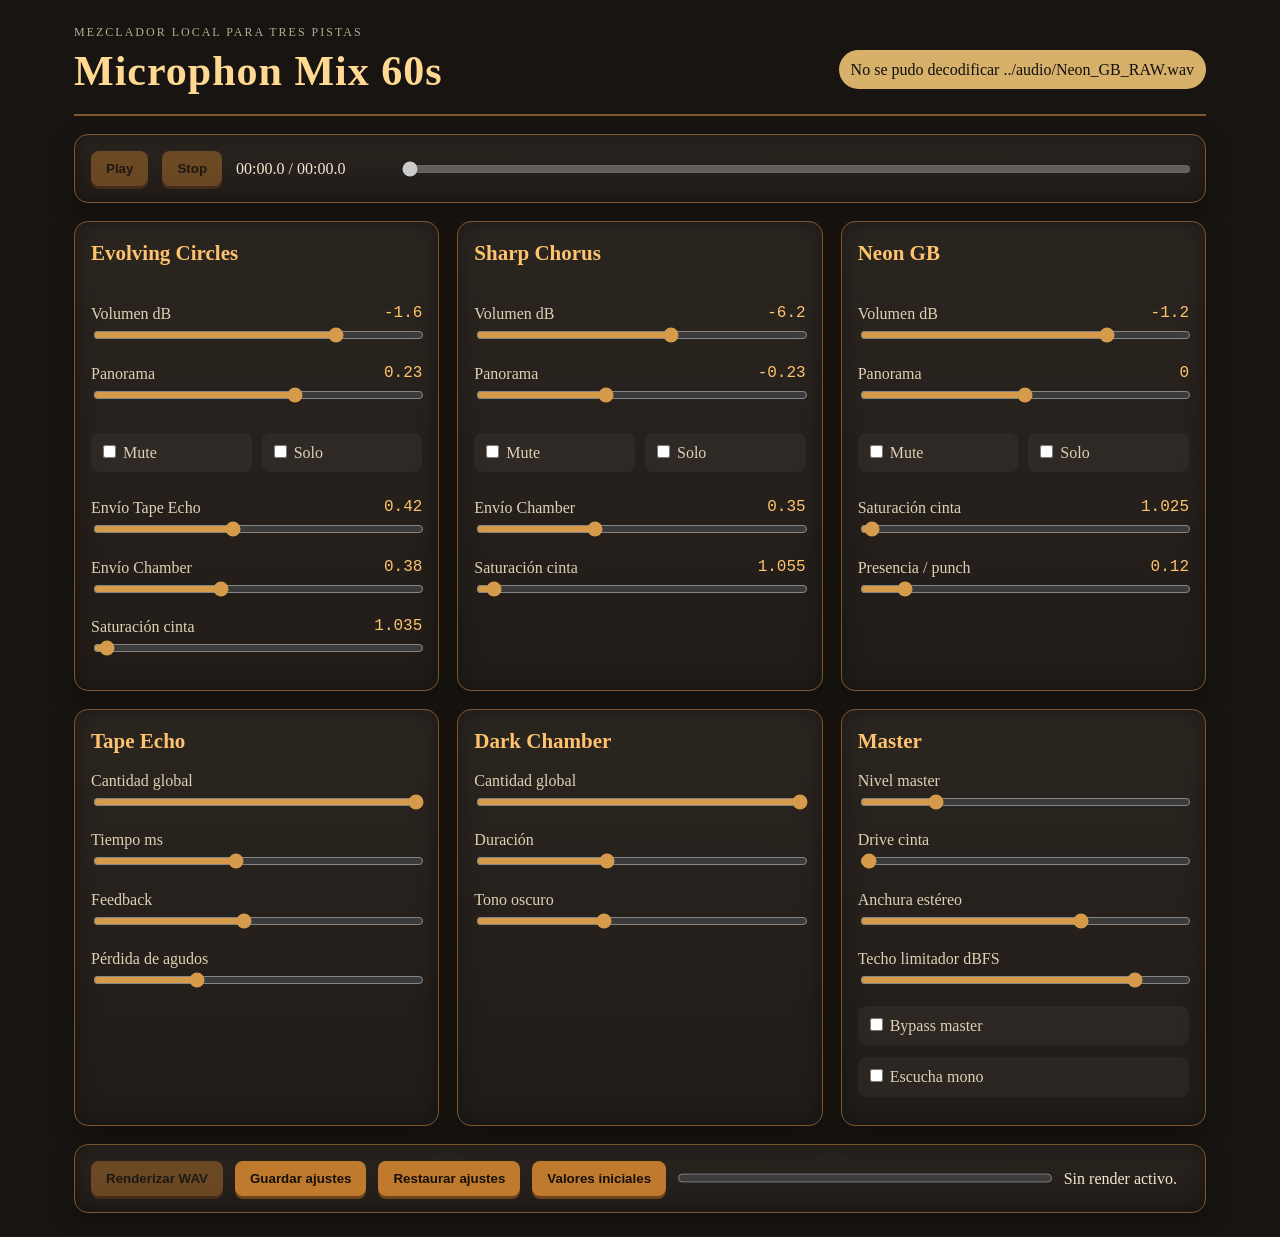
==== mixer/index.html @ 8fa0d659 "Add browser mixer interface" ====
<!doctype html>
<html lang="es">
<head>
  <meta charset="utf-8">
  <meta name="viewport" content="width=device-width, initial-scale=1">
  <title>Microphon Mix 60s</title>
  <link rel="stylesheet" href="style.css">
</head>
<body>
  <main class="console">
    <header class="hero">
      <div><p class="eyebrow">Mezclador local para tres pistas</p><h1>Microphon Mix 60s</h1></div>
      <div id="loadStatus" class="status">Cargando WAV…</div>
    </header>

    <section class="transport panel">
      <button id="playBtn" disabled>Play</button>
      <button id="stopBtn" disabled>Stop</button>
      <span id="timeDisplay">00:00.0 / 00:00.0</span>
      <input id="position" type="range" min="0" max="1000" value="0" disabled>
    </section>

    <section id="channels" class="channels"></section>

    <section class="rack">
      <div class="panel">
        <h2>Tape Echo</h2>
        <label>Cantidad global <input data-setting="effects.echo.wet" type="range" min="0" max="1" step="0.01"></label>
        <label>Tiempo ms <input data-setting="effects.echo.time" type="range" min="80" max="900" step="1"></label>
        <label>Feedback <input data-setting="effects.echo.feedback" type="range" min="0" max="0.75" step="0.01"></label>
        <label>Pérdida de agudos <input data-setting="effects.echo.dark" type="range" min="900" max="7000" step="10"></label>
      </div>
      <div class="panel">
        <h2>Dark Chamber</h2>
        <label>Cantidad global <input data-setting="effects.chamber.wet" type="range" min="0" max="1" step="0.01"></label>
        <label>Duración <input data-setting="effects.chamber.duration" type="range" min="0.4" max="4" step="0.01"></label>
        <label>Tono oscuro <input data-setting="effects.chamber.tone" type="range" min="900" max="8000" step="10"></label>
      </div>
      <div class="panel">
        <h2>Master</h2>
        <label>Nivel master <input data-setting="master.level" type="range" min="-18" max="6" step="0.1"></label>
        <label>Drive cinta <input data-setting="master.drive" type="range" min="1" max="3" step="0.01"></label>
        <label>Anchura estéreo <input data-setting="master.width" type="range" min="0" max="1.6" step="0.01"></label>
        <label>Techo limitador dBFS <input data-setting="master.ceiling" type="range" min="-6" max="-0.1" step="0.1"></label>
        <label class="switch"><input data-setting="master.bypass" type="checkbox"> Bypass master</label>
        <label class="switch"><input data-setting="master.mono" type="checkbox"> Escucha mono</label>
      </div>
    </section>

    <section class="panel actions">
      <button id="renderBtn" disabled>Renderizar WAV</button>
      <button id="saveBtn">Guardar ajustes</button>
      <button id="restoreBtn">Restaurar ajustes</button>
      <button id="defaultsBtn">Valores iniciales</button>
      <progress id="renderProgress" value="0" max="100"></progress>
      <span id="renderStatus">Sin render activo.</span>
      <a id="downloadLink" class="download" download="microphon_mix_60s.wav">Descargar WAV</a>
    </section>
  </main>
  <script src="wav_encoder.js"></script>
  <script src="app.js"></script>
</body>
</html>
---- mixer/style.css ----
* { box-sizing: border-box; }
body { margin: 0; background: #171411; color: #f3e7cf; font: 16px/1.45 Georgia, 'Times New Roman', serif; }
.console { max-width: 1180px; margin: 0 auto; padding: 24px; }
.hero { display: flex; justify-content: space-between; gap: 18px; align-items: center; border-bottom: 2px solid #7f5630; margin-bottom: 18px; }
h1 { margin: 0 0 12px; font-size: 42px; letter-spacing: 1px; color: #ffd992; }
h2 { margin: 0 0 12px; color: #ffc36e; font-size: 21px; }
.eyebrow { margin: 0; color: #bba98d; text-transform: uppercase; letter-spacing: 2px; font-size: 12px; }
.status { color: #101010; background: #d7b16a; padding: 8px 12px; border-radius: 20px; }
.panel { background: linear-gradient(#2b2520, #211c18); border: 1px solid #7f5630; border-radius: 14px; padding: 16px; box-shadow: inset 0 0 22px rgba(0,0,0,.35), 0 8px 24px rgba(0,0,0,.25); }
.transport { display: grid; grid-template-columns: auto auto 150px 1fr; gap: 14px; align-items: center; margin-bottom: 18px; }
button { cursor: pointer; border: 0; border-radius: 8px; padding: 10px 15px; background: #bf7a2d; color: #160f09; font-weight: bold; box-shadow: 0 3px 0 #6d421d; }
button:disabled { opacity: .45; cursor: not-allowed; }
button.active { background: #e0c170; }
input[type=range] { width: 100%; accent-color: #d59a4a; }
.channels { display: grid; grid-template-columns: repeat(3, 1fr); gap: 18px; margin-bottom: 18px; }
.channel { min-height: 430px; }
.channel h2 { min-height: 52px; }
.label-row, label { display: block; margin: 12px 0; color: #dfd0b4; }
.value { float: right; color: #ffc36e; font-family: monospace; }
.switch { padding: 8px; background: rgba(255,255,255,.04); border-radius: 8px; }
.mini-buttons { display: grid; grid-template-columns: 1fr 1fr; gap: 10px; margin: 12px 0; }
.rack { display: grid; grid-template-columns: repeat(3, 1fr); gap: 18px; margin-bottom: 18px; }
.actions { display: grid; grid-template-columns: repeat(4, auto) 1fr auto auto; gap: 12px; align-items: center; }
progress { width: 100%; height: 18px; accent-color: #d59a4a; }
.download { display: none; color: #ffd992; font-weight: bold; }
.download.ready { display: inline-block; }
@media (max-width: 850px) { .channels, .rack, .transport, .actions { grid-template-columns: 1fr; } .hero { display: block; } }
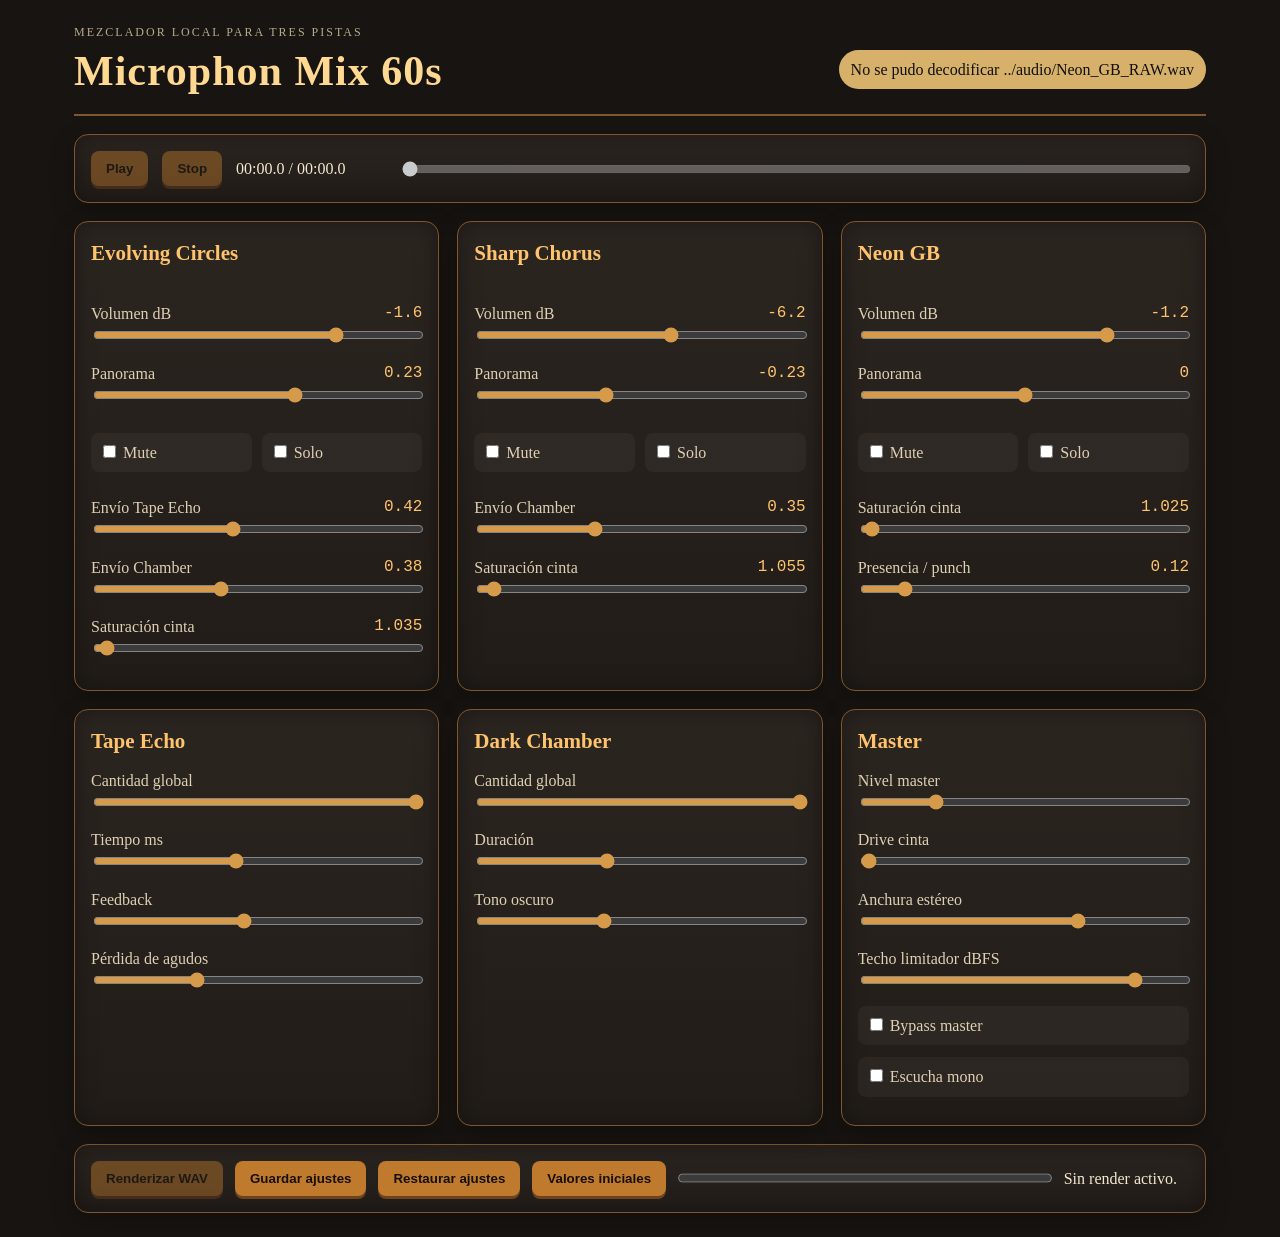
==== commit 664b0352: "Fix master stereo width and Neon punch" ====
--- a/mixer/index.html
+++ b/mixer/index.html
@@ -40,7 +40,7 @@
         <h2>Master</h2>
         <label>Nivel master <input data-setting="master.level" type="range" min="-18" max="6" step="0.1"></label>
         <label>Drive cinta <input data-setting="master.drive" type="range" min="1" max="3" step="0.01"></label>
-        <label>Anchura estéreo <input data-setting="master.width" type="range" min="0" max="1.6" step="0.01"></label>
+        <label>Anchura estéreo <input data-setting="master.width" type="range" min="0" max="1.5" step="0.01"></label>
         <label>Techo limitador dBFS <input data-setting="master.ceiling" type="range" min="-6" max="-0.1" step="0.1"></label>
         <label class="switch"><input data-setting="master.bypass" type="checkbox"> Bypass master</label>
         <label class="switch"><input data-setting="master.mono" type="checkbox"> Escucha mono</label>
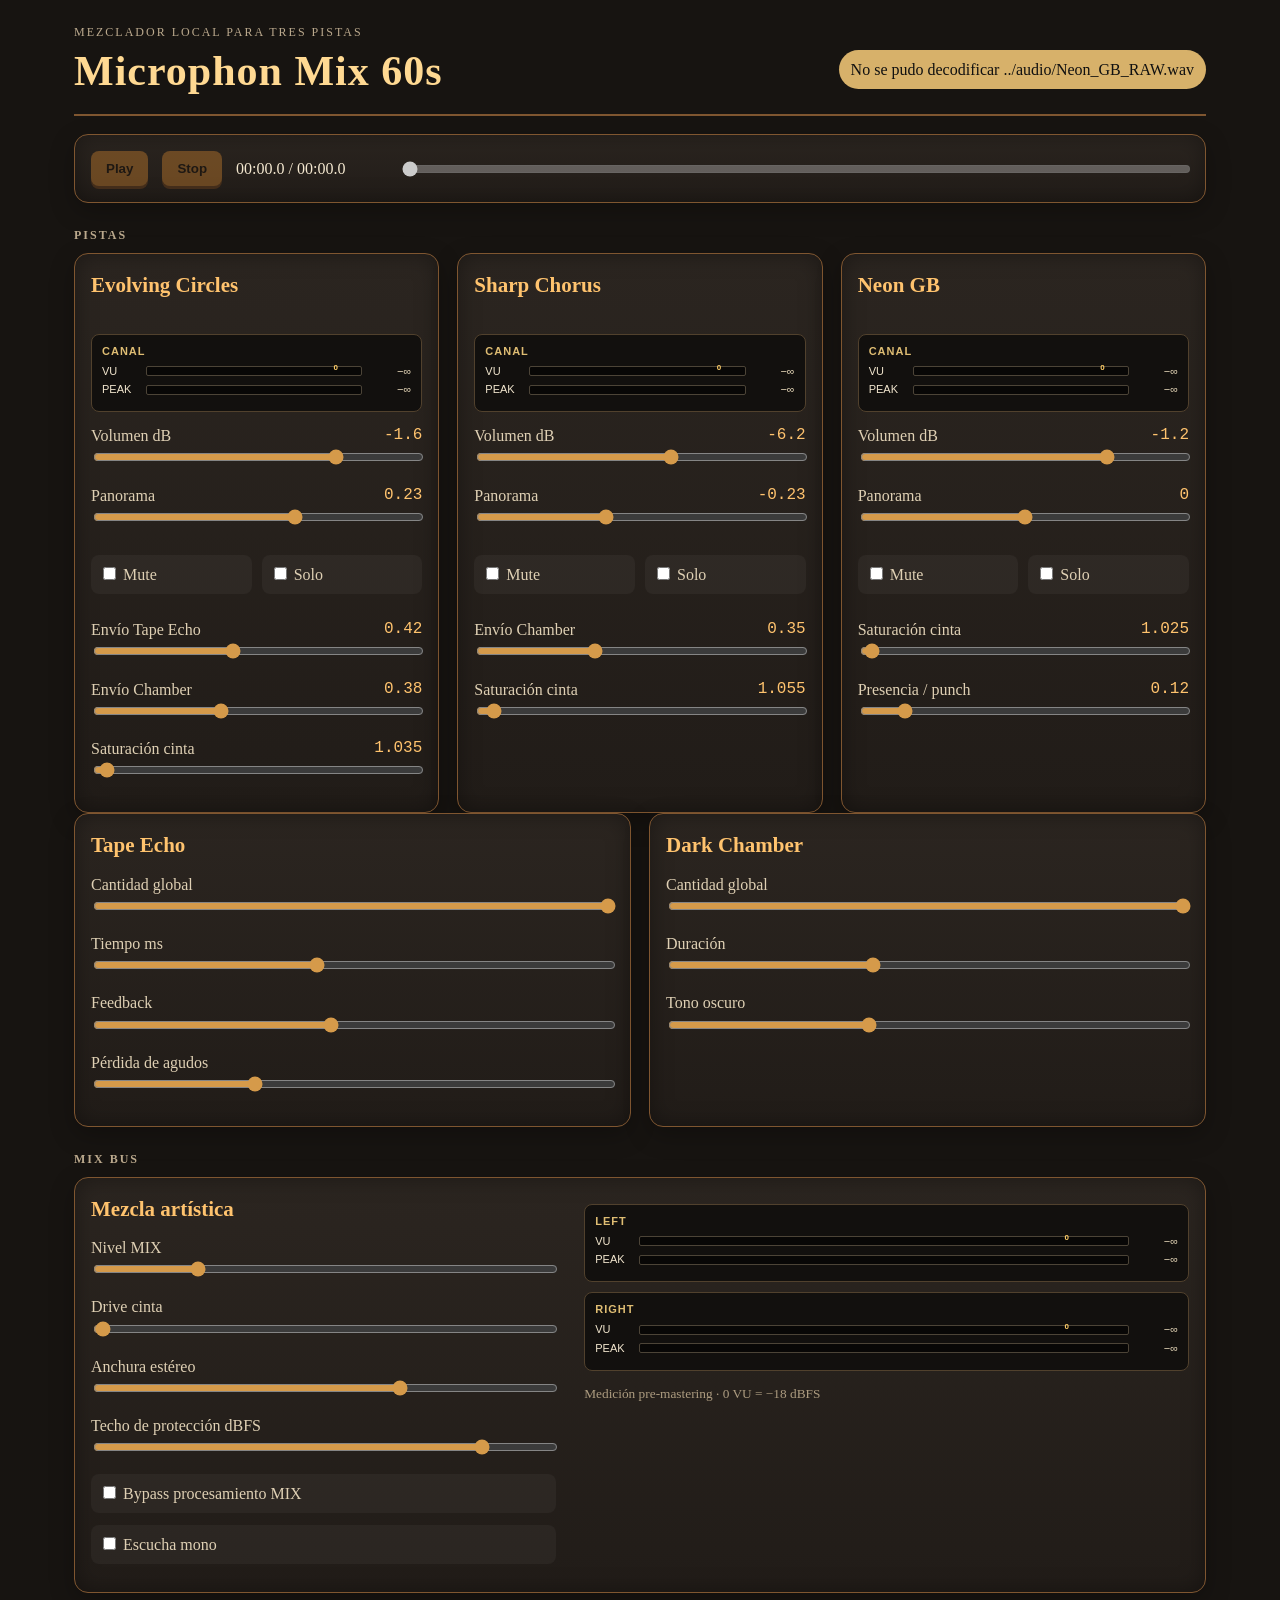
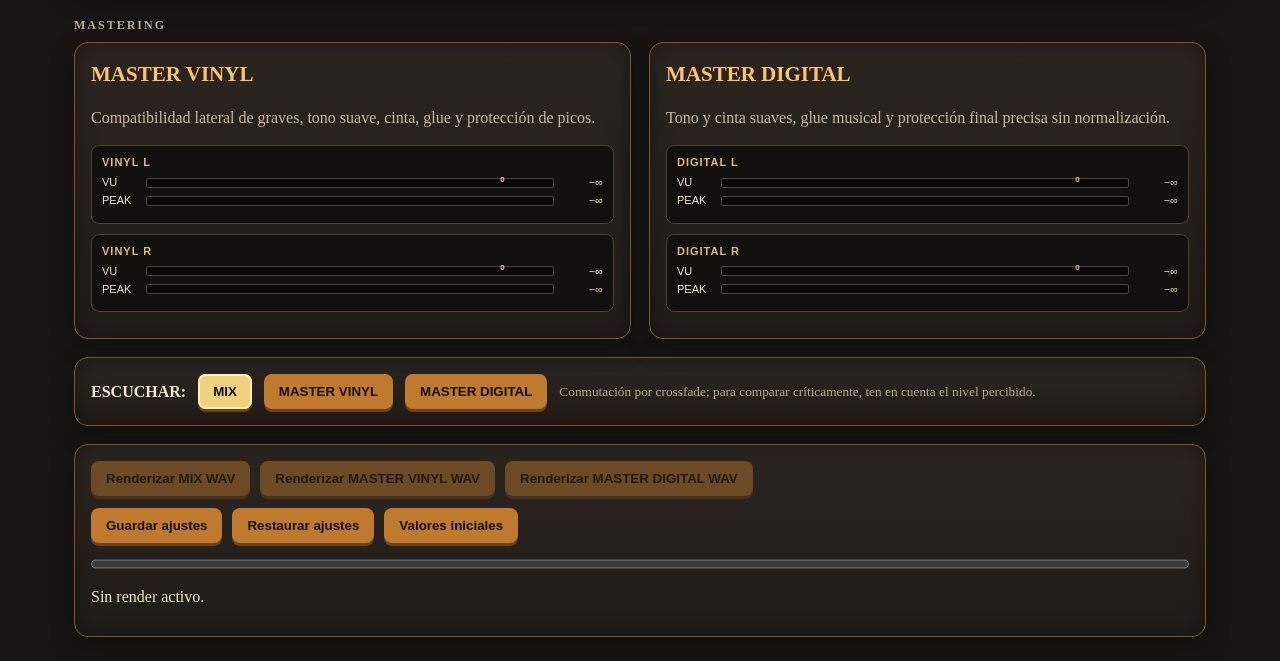
==== commit afc5a6d1: "Add distinct mix, vinyl, and digital mastering paths" ====
--- a/mixer/index.html
+++ b/mixer/index.html
@@ -1,63 +1,13 @@
 <!doctype html>
 <html lang="es">
-<head>
-  <meta charset="utf-8">
-  <meta name="viewport" content="width=device-width, initial-scale=1">
-  <title>Microphon Mix 60s</title>
-  <link rel="stylesheet" href="style.css">
-</head>
-<body>
-  <main class="console">
-    <header class="hero">
-      <div><p class="eyebrow">Mezclador local para tres pistas</p><h1>Microphon Mix 60s</h1></div>
-      <div id="loadStatus" class="status">Cargando WAV…</div>
-    </header>
-
-    <section class="transport panel">
-      <button id="playBtn" disabled>Play</button>
-      <button id="stopBtn" disabled>Stop</button>
-      <span id="timeDisplay">00:00.0 / 00:00.0</span>
-      <input id="position" type="range" min="0" max="1000" value="0" disabled>
-    </section>
-
-    <section id="channels" class="channels"></section>
-
-    <section class="rack">
-      <div class="panel">
-        <h2>Tape Echo</h2>
-        <label>Cantidad global <input data-setting="effects.echo.wet" type="range" min="0" max="1" step="0.01"></label>
-        <label>Tiempo ms <input data-setting="effects.echo.time" type="range" min="80" max="900" step="1"></label>
-        <label>Feedback <input data-setting="effects.echo.feedback" type="range" min="0" max="0.75" step="0.01"></label>
-        <label>Pérdida de agudos <input data-setting="effects.echo.dark" type="range" min="900" max="7000" step="10"></label>
-      </div>
-      <div class="panel">
-        <h2>Dark Chamber</h2>
-        <label>Cantidad global <input data-setting="effects.chamber.wet" type="range" min="0" max="1" step="0.01"></label>
-        <label>Duración <input data-setting="effects.chamber.duration" type="range" min="0.4" max="4" step="0.01"></label>
-        <label>Tono oscuro <input data-setting="effects.chamber.tone" type="range" min="900" max="8000" step="10"></label>
-      </div>
-      <div class="panel">
-        <h2>Master</h2>
-        <label>Nivel master <input data-setting="master.level" type="range" min="-18" max="6" step="0.1"></label>
-        <label>Drive cinta <input data-setting="master.drive" type="range" min="1" max="3" step="0.01"></label>
-        <label>Anchura estéreo <input data-setting="master.width" type="range" min="0" max="1.5" step="0.01"></label>
-        <label>Techo limitador dBFS <input data-setting="master.ceiling" type="range" min="-6" max="-0.1" step="0.1"></label>
-        <label class="switch"><input data-setting="master.bypass" type="checkbox"> Bypass master</label>
-        <label class="switch"><input data-setting="master.mono" type="checkbox"> Escucha mono</label>
-      </div>
-    </section>
-
-    <section class="panel actions">
-      <button id="renderBtn" disabled>Renderizar WAV</button>
-      <button id="saveBtn">Guardar ajustes</button>
-      <button id="restoreBtn">Restaurar ajustes</button>
-      <button id="defaultsBtn">Valores iniciales</button>
-      <progress id="renderProgress" value="0" max="100"></progress>
-      <span id="renderStatus">Sin render activo.</span>
-      <a id="downloadLink" class="download" download="microphon_mix_60s.wav">Descargar WAV</a>
-    </section>
-  </main>
-  <script src="wav_encoder.js"></script>
-  <script src="app.js"></script>
-</body>
-</html>
+<head><meta charset="utf-8"><meta name="viewport" content="width=device-width, initial-scale=1"><title>Microphon Mix 60s</title><link rel="stylesheet" href="style.css"></head>
+<body><main class="console">
+  <header class="hero"><div><p class="eyebrow">Mezclador local para tres pistas</p><h1>Microphon Mix 60s</h1></div><div id="loadStatus" class="status">Cargando WAV…</div></header>
+  <section class="transport panel"><button id="playBtn" data-audio-action disabled>Play</button><button id="stopBtn" data-audio-action disabled>Stop</button><span id="timeDisplay">00:00.0 / 00:00.0</span><input id="position" data-audio-action type="range" min="0" max="1000" value="0" disabled></section>
+  <h2 class="section-title">PISTAS</h2><section id="channels" class="channels"></section>
+  <section class="rack effects"><div class="panel"><h2>Tape Echo</h2><label>Cantidad global <input data-setting="effects.echo.wet" type="range" min="0" max="1" step="0.01"></label><label>Tiempo ms <input data-setting="effects.echo.time" type="range" min="80" max="900" step="1"></label><label>Feedback <input data-setting="effects.echo.feedback" type="range" min="0" max="0.75" step="0.01"></label><label>Pérdida de agudos <input data-setting="effects.echo.dark" type="range" min="900" max="7000" step="10"></label></div><div class="panel"><h2>Dark Chamber</h2><label>Cantidad global <input data-setting="effects.chamber.wet" type="range" min="0" max="1" step="0.01"></label><label>Duración <input data-setting="effects.chamber.duration" type="range" min="0.4" max="4" step="0.01"></label><label>Tono oscuro <input data-setting="effects.chamber.tone" type="range" min="900" max="8000" step="10"></label></div></section>
+  <h2 class="section-title">MIX BUS</h2><section class="mix-section panel"><div><h2>Mezcla artística</h2><label>Nivel MIX <input data-setting="master.level" type="range" min="-18" max="6" step="0.1"></label><label>Drive cinta <input data-setting="master.drive" type="range" min="1" max="3" step="0.01"></label><label>Anchura estéreo <input data-setting="master.width" type="range" min="0" max="1.5" step="0.01"></label><label>Techo de protección dBFS <input data-setting="master.ceiling" type="range" min="-6" max="-0.1" step="0.1"></label><label class="switch"><input data-setting="master.bypass" type="checkbox"> Bypass procesamiento MIX</label><label class="switch"><input data-setting="master.mono" type="checkbox"> Escucha mono</label></div><div class="stereo-meter"><div class="meter-unit" id="meter-mix-l"><strong>LEFT</strong><div class="meter-row"><span>VU</span><div class="meter-track vu-track"><i class="vu-fill"></i><b class="vu-zero">0</b></div><output class="vu-read">−∞</output></div><div class="meter-row"><span>PEAK</span><div class="meter-track peak-track"><i class="peak-fill"></i></div><output class="peak-read">−∞</output></div></div><div class="meter-unit" id="meter-mix-r"><strong>RIGHT</strong><div class="meter-row"><span>VU</span><div class="meter-track vu-track"><i class="vu-fill"></i><b class="vu-zero">0</b></div><output class="vu-read">−∞</output></div><div class="meter-row"><span>PEAK</span><div class="meter-track peak-track"><i class="peak-fill"></i></div><output class="peak-read">−∞</output></div></div><small>Medición pre-mastering · 0 VU = −18 dBFS</small></div></section>
+  <h2 class="section-title">MASTERING</h2><section class="masters"><article class="panel"><h2>MASTER VINYL</h2><p>Compatibilidad lateral de graves, tono suave, cinta, glue y protección de picos.</p><div class="meter-unit" id="meter-vinyl-l"><strong>VINYL L</strong><div class="meter-row"><span>VU</span><div class="meter-track vu-track"><i class="vu-fill"></i><b class="vu-zero">0</b></div><output class="vu-read">−∞</output></div><div class="meter-row"><span>PEAK</span><div class="meter-track peak-track"><i class="peak-fill"></i></div><output class="peak-read">−∞</output></div></div><div class="meter-unit" id="meter-vinyl-r"><strong>VINYL R</strong><div class="meter-row"><span>VU</span><div class="meter-track vu-track"><i class="vu-fill"></i><b class="vu-zero">0</b></div><output class="vu-read">−∞</output></div><div class="meter-row"><span>PEAK</span><div class="meter-track peak-track"><i class="peak-fill"></i></div><output class="peak-read">−∞</output></div></div></article><article class="panel"><h2>MASTER DIGITAL</h2><p>Tono y cinta suaves, glue musical y protección final precisa sin normalización.</p><div class="meter-unit" id="meter-digital-l"><strong>DIGITAL L</strong><div class="meter-row"><span>VU</span><div class="meter-track vu-track"><i class="vu-fill"></i><b class="vu-zero">0</b></div><output class="vu-read">−∞</output></div><div class="meter-row"><span>PEAK</span><div class="meter-track peak-track"><i class="peak-fill"></i></div><output class="peak-read">−∞</output></div></div><div class="meter-unit" id="meter-digital-r"><strong>DIGITAL R</strong><div class="meter-row"><span>VU</span><div class="meter-track vu-track"><i class="vu-fill"></i><b class="vu-zero">0</b></div><output class="vu-read">−∞</output></div><div class="meter-row"><span>PEAK</span><div class="meter-track peak-track"><i class="peak-fill"></i></div><output class="peak-read">−∞</output></div></div></article></section>
+  <section class="listen panel"><strong>ESCUCHAR:</strong><button data-route="mix">MIX</button><button data-route="vinyl">MASTER VINYL</button><button data-route="digital">MASTER DIGITAL</button><small>Conmutación por crossfade; para comparar críticamente, ten en cuenta el nivel percibido.</small></section>
+  <section class="panel actions"><div class="render-buttons"><button data-render="mix" data-audio-action disabled>Renderizar MIX WAV</button><button data-render="vinyl" data-audio-action disabled>Renderizar MASTER VINYL WAV</button><button data-render="digital" data-audio-action disabled>Renderizar MASTER DIGITAL WAV</button></div><div class="settings-buttons"><button id="saveBtn">Guardar ajustes</button><button id="restoreBtn">Restaurar ajustes</button><button id="defaultsBtn">Valores iniciales</button></div><progress id="renderProgress" value="0" max="100"></progress><span id="renderStatus">Sin render activo.</span><div class="downloads"><a id="download-mix" class="download">Descargar MIX</a><a id="download-vinyl" class="download">Descargar VINYL</a><a id="download-digital" class="download">Descargar DIGITAL</a></div></section>
+</main><script src="wav_encoder.js"></script><script src="app.js"></script></body></html>
--- a/mixer/style.css
+++ b/mixer/style.css
@@ -4,24 +4,41 @@
 .hero { display: flex; justify-content: space-between; gap: 18px; align-items: center; border-bottom: 2px solid #7f5630; margin-bottom: 18px; }
 h1 { margin: 0 0 12px; font-size: 42px; letter-spacing: 1px; color: #ffd992; }
 h2 { margin: 0 0 12px; color: #ffc36e; font-size: 21px; }
-.eyebrow { margin: 0; color: #bba98d; text-transform: uppercase; letter-spacing: 2px; font-size: 12px; }
+p { color: #c8b99e; }
+.eyebrow, .section-title { margin: 0; color: #bba98d; text-transform: uppercase; letter-spacing: 2px; font-size: 12px; }
+.section-title { margin: 24px 0 8px; }
 .status { color: #101010; background: #d7b16a; padding: 8px 12px; border-radius: 20px; }
 .panel { background: linear-gradient(#2b2520, #211c18); border: 1px solid #7f5630; border-radius: 14px; padding: 16px; box-shadow: inset 0 0 22px rgba(0,0,0,.35), 0 8px 24px rgba(0,0,0,.25); }
 .transport { display: grid; grid-template-columns: auto auto 150px 1fr; gap: 14px; align-items: center; margin-bottom: 18px; }
 button { cursor: pointer; border: 0; border-radius: 8px; padding: 10px 15px; background: #bf7a2d; color: #160f09; font-weight: bold; box-shadow: 0 3px 0 #6d421d; }
 button:disabled { opacity: .45; cursor: not-allowed; }
-button.active { background: #e0c170; }
+button.active { background: #f0d17d; box-shadow: inset 0 0 0 2px #fff0b5, 0 3px 0 #6d421d; }
 input[type=range] { width: 100%; accent-color: #d59a4a; }
-.channels { display: grid; grid-template-columns: repeat(3, 1fr); gap: 18px; margin-bottom: 18px; }
-.channel { min-height: 430px; }
+.channels { display: grid; grid-template-columns: repeat(3, 1fr); gap: 18px; }
+.channel { min-height: 520px; }
 .channel h2 { min-height: 52px; }
 .label-row, label { display: block; margin: 12px 0; color: #dfd0b4; }
 .value { float: right; color: #ffc36e; font-family: monospace; }
 .switch { padding: 8px; background: rgba(255,255,255,.04); border-radius: 8px; }
 .mini-buttons { display: grid; grid-template-columns: 1fr 1fr; gap: 10px; margin: 12px 0; }
-.rack { display: grid; grid-template-columns: repeat(3, 1fr); gap: 18px; margin-bottom: 18px; }
-.actions { display: grid; grid-template-columns: repeat(4, auto) 1fr auto auto; gap: 12px; align-items: center; }
+.rack, .masters { display: grid; grid-template-columns: repeat(2, 1fr); gap: 18px; }
+.mix-section { display: grid; grid-template-columns: 1fr 1.3fr; gap: 28px; }
+.listen { display: flex; gap: 12px; align-items: center; margin: 18px 0; flex-wrap: wrap; }
+.listen small { flex: 1 1 300px; color: #bba98d; }
+.meter-unit { margin: 10px 0; padding: 10px; border-radius: 8px; background: #12100e; border: 1px solid #51412d; font: 11px/1.2 Arial, sans-serif; }
+.meter-unit > strong { display: block; color: #dfbd73; margin-bottom: 7px; letter-spacing: 1px; }
+.meter-row { display: grid; grid-template-columns: 38px 1fr 43px; gap: 6px; align-items: center; margin: 5px 0; }
+.meter-row output { text-align: right; color: #e8d9ba; font-variant-numeric: tabular-nums; }
+.meter-track { height: 10px; position: relative; overflow: visible; background: #080706; border: 1px solid #4c4437; border-radius: 2px; }
+.meter-track i { display: block; width: 0; height: 100%; transition: width 45ms linear; background: linear-gradient(90deg, #497c3c 0 68%, #d29b34 85%, #bd442d 100%); }
+.peak-track i { background: linear-gradient(90deg, #487a3c 0 82%, #d7a238 92%, #db392d 100%); }
+.vu-zero { position: absolute; left: 87%; top: -4px; color: #ffce68; font-size: 8px; }
+.meter-unit.clipping { border-color: #ff4030; box-shadow: 0 0 10px rgba(255,40,20,.65); }
+.meter-unit.clipping .peak-read { color: #ff6857; font-weight: bold; }
+.stereo-meter small { color: #ad9c80; }
+.actions { display: grid; gap: 12px; }
+.render-buttons, .settings-buttons, .downloads { display: flex; flex-wrap: wrap; gap: 10px; }
 progress { width: 100%; height: 18px; accent-color: #d59a4a; }
 .download { display: none; color: #ffd992; font-weight: bold; }
 .download.ready { display: inline-block; }
-@media (max-width: 850px) { .channels, .rack, .transport, .actions { grid-template-columns: 1fr; } .hero { display: block; } }
+@media (max-width: 850px) { .channels, .rack, .masters, .mix-section, .transport { grid-template-columns: 1fr; } .hero { display: block; } .channel { min-height: 0; } }
